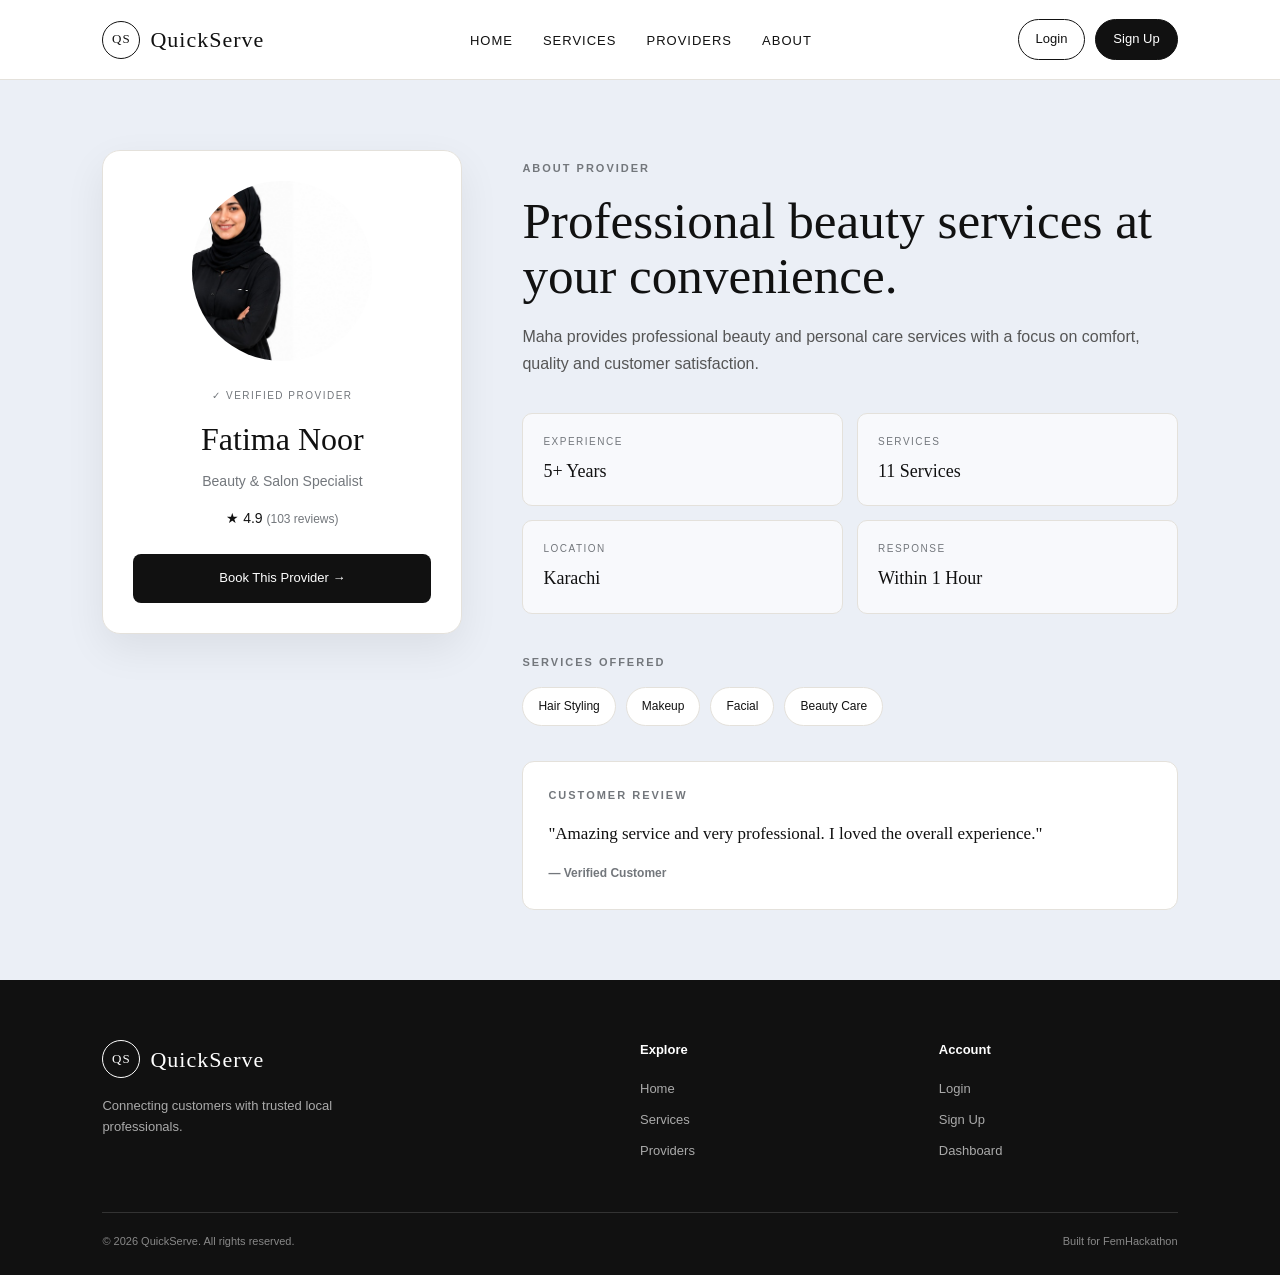
==== profile5.html @ 2b143eba "Initial QuickServe project" ====
<!DOCTYPE html>
<html lang="en">

<head>

    <meta charset="UTF-8">

    <meta name="viewport"
          content="width=device-width, initial-scale=1.0">

    <title>QuickServe | Provider Profile</title>

    <link rel="stylesheet"
          href="profile.css">

</head>

<body>

<header>
    <nav class="navbar">

        <a href="index.html" class="logo">
            <span class="logo-circle">QS</span>
            <span>QuickServe</span>
        </a>

        <ul class="nav-links">
            <li><a href="index.html">Home</a></li>
            <li><a href="services.html">Services</a></li>
            <li><a href="providers.html">Providers</a></li>
            <li><a href="about.html">About</a></li>
        </ul>

        <div class="auth-buttons">
            <a href="login.html" class="login-btn">Login</a>
            <a href="signup.html" class="signup-btn">Sign Up</a>
        </div>

        <input type="checkbox" id="menu-toggle">

        <label for="menu-toggle" class="hamburger">
            ☰
        </label>

    </nav>
</header>


<main class="profile-page">

<div class="profile-container">


<section class="profile-card">

    <div class="profile-image">

        <img src="girl3.jpg"
             alt="Maha Ahmed">

    </div>

    <span class="verified">
        ✓ VERIFIED PROVIDER
    </span>

    <h1>Fatima Noor</h1>

    <p class="profession">
        Beauty & Salon Specialist
    </p>

    <div class="rating">
        ★ 4.9
        <span>(103 reviews)</span>
    </div>

    <a href="booking.html"
       class="booking-btn">

        Book This Provider →

    </a>

</section>


<section class="profile-info">

    <span class="section-label">
        ABOUT PROVIDER
    </span>

    <h2>
        Professional beauty
        services at your convenience.
    </h2>

    <p>
        Maha provides professional beauty and
        personal care services with a focus on
        comfort, quality and customer satisfaction.
    </p>


    <div class="info-grid">

        <div class="info-box">
            <span>EXPERIENCE</span>
            <strong>5+ Years</strong>
        </div>

        <div class="info-box">
            <span>SERVICES</span>
            <strong>11 Services</strong>
        </div>

        <div class="info-box">
            <span>LOCATION</span>
            <strong>Karachi</strong>
        </div>

        <div class="info-box">
            <span>RESPONSE</span>
            <strong>Within 1 Hour</strong>
        </div>

    </div>


    <div class="services-list">

        <span class="section-label">
            SERVICES OFFERED
        </span>

        <div class="service-tags">

            <span>Hair Styling</span>
            <span>Makeup</span>
            <span>Facial</span>
            <span>Beauty Care</span>

        </div>

    </div>


    <div class="review-box">

        <span class="section-label">
            CUSTOMER REVIEW
        </span>

        <p>
            "Amazing service and very professional.
            I loved the overall experience."
        </p>

        <strong>
            — Verified Customer
        </strong>

    </div>

</section>

</div>

</main>


<!-- ================= FOOTER ================= -->

    <footer>

        <div class="footer-content">

            <div class="footer-brand">

                <a href="index.html" class="logo">
                    <span class="logo-circle">
                        QS
                    </span>

                    <span>
                        QuickServe
                    </span>
                </a>

                <p>
                    Connecting customers with trusted
                    local professionals.
                </p>

            </div>


            <div class="footer-column">

                <h4>
                    Explore
                </h4>

                <a href="index.html">
                    Home
                </a>

                <a href="services.html">
                    Services
                </a>

                <a href="providers.html">
                    Providers
                </a>

            </div>


            <div class="footer-column">

                <h4>
                    Account
                </h4>

                <a href="login.html">
                    Login
                </a>

                <a href="signup.html">
                    Sign Up
                </a>

                <a href="#">
                    Dashboard
                </a>

            </div>

        </div>


        <div class="footer-bottom">

            <p>
                © 2026 QuickServe. All rights reserved.
            </p>

            <p>
                Built for FemHackathon
            </p>

        </div>

    </footer>

</body>
</html>
---- profile.css ----
* {
    margin: 0;
    padding: 0;
    box-sizing: border-box;
}


:root {
    --bg: #ffffff;
    --hero: #EBEFF6;
    --text: #111111;
    --muted: #73777C;
    --line: #e4e1db;
}


/* ================= BODY ================= */

body {

    font-family:
        'Helvetica Neue',
        Arial,
        sans-serif;

    background: var(--bg);

    color: var(--text);

    line-height: 1.6;
}


a {
    text-decoration: none;
    color: inherit;
}


/* ================= NAVBAR ================= */

header {

    position: sticky;
    top: 0;

    z-index: 100;

}


.navbar {

    min-height: 80px;

    padding: 18px 8%;

    display: flex;

    align-items: center;

    justify-content: space-between;

    gap: 30px;

    background: rgba(255,255,255,0.95);

    border-bottom:
        1px solid var(--line);

    backdrop-filter: blur(8px);

}


/* LOGO */

.logo {

    display: flex;

    align-items: center;

    gap: 10px;

    font-family: Georgia, serif;

    font-size: 22px;

    letter-spacing: 1px;

    white-space: nowrap;

}


.logo-circle {

    width: 38px;
    height: 38px;

    border: 1px solid var(--text);

    border-radius: 50%;

    display: flex;

    align-items: center;

    justify-content: center;

    font-size: 13px;

}


/* NAV LINKS */

.nav-links {

    display: flex;

    align-items: center;

    gap: 30px;

    list-style: none;

}


.nav-links a {

    font-size: 13px;

    letter-spacing: 1px;

    text-transform: uppercase;

    position: relative;

    padding-bottom: 5px;

}


.nav-links a::after {

    content: "";

    position: absolute;

    left: 0;

    bottom: 0;

    width: 0;

    height: 1px;

    background: var(--text);

    transition: width 0.3s ease;

}


.nav-links a:hover::after {

    width: 100%;

}


/* AUTH */

.auth-buttons {

    display: flex;

    gap: 10px;

    align-items: center;

}


.login-btn,
.signup-btn {

    padding: 9px 17px;

    border-radius: 25px;

    font-size: 13px;

    transition: 0.3s ease;

}


.login-btn {

    border: 1px solid var(--text);

}


.login-btn:hover {

    background: var(--text);

    color: white;

    transform: translateY(-2px);

}


.signup-btn {

    background: var(--text);

    color: white;

    border: 1px solid var(--text);

}


.signup-btn:hover {

    background: var(--muted);

    border-color: var(--muted);

    transform: translateY(-2px);

}


/* HAMBURGER */

#menu-toggle {

    display: none;

}


.hamburger {

    display: none;

    font-size: 27px;

    cursor: pointer;

}


/* ================= PROFILE ================= */

.profile-page {

    background: var(--hero);

    min-height: calc(100vh - 80px);

    padding: 70px 8%;

}


.profile-container {

    max-width: 1150px;

    margin: auto;

    display: grid;

    grid-template-columns: 360px 1fr;

    gap: 60px;

    align-items: start;

}


/* ================= PROFILE CARD ================= */

.profile-card {

    background: white;

    border: 1px solid var(--line);

    padding: 30px;

    text-align: center;

    border-radius: 18px;

    box-shadow:
        0 15px 40px
        rgba(17,17,17,0.07);

    position: sticky;

    top: 110px;

}


.profile-image {

    width: 180px;

    height: 180px;

    margin: 0 auto 20px;

    border-radius: 50%;

    overflow: hidden;

    background: var(--hero);

}


.profile-image img {

    width: 100%;

    height: 100%;

    object-fit: cover;

}


.verified {

    display: inline-block;

    font-size: 10px;

    letter-spacing: 1.5px;

    color: var(--muted);

    margin-bottom: 10px;

}


.profile-card h1 {

    font-family: Georgia, serif;

    font-size: 32px;

    font-weight: 500;

    margin-bottom: 5px;

}


.profession {

    color: var(--muted);

    font-size: 14px;

    margin-bottom: 14px;

}


.rating {

    font-size: 14px;

    margin-bottom: 25px;

}


.rating span {

    color: var(--muted);

    font-size: 12px;

}


.booking-btn {

    display: block;

    background: var(--text);

    color: white;

    padding: 14px 20px;

    border-radius: 8px;

    font-size: 13px;

    transition: 0.3s ease;

}


.booking-btn:hover {

    background: var(--muted);

    transform: translateY(-3px);

    box-shadow:
        0 10px 25px
        rgba(17,17,17,0.15);

}


/* ================= PROFILE INFO ================= */

.profile-info {

    padding-top: 10px;

}


.section-label {

    display: block;

    color: var(--muted);

    font-size: 11px;

    font-weight: 600;

    letter-spacing: 2px;

    margin-bottom: 15px;

}


.profile-info h2 {

    font-family: Georgia, serif;

    font-size: clamp(35px, 4vw, 55px);

    line-height: 1.08;

    font-weight: 400;

    max-width: 650px;

    margin-bottom: 20px;

}


.profile-info > p {

    max-width: 620px;

    color: #555;

    font-size: 16px;

    line-height: 1.7;

    margin-bottom: 35px;

}


/* ================= INFO GRID ================= */

.info-grid {

    display: grid;

    grid-template-columns:
        repeat(2, 1fr);

    gap: 14px;

    margin-bottom: 40px;

}


.info-box {

    background: rgba(255,255,255,0.65);

    border: 1px solid var(--line);

    padding: 20px;

    border-radius: 10px;

}


.info-box span {

    display: block;

    color: var(--muted);

    font-size: 10px;

    letter-spacing: 1.5px;

    margin-bottom: 7px;

}


.info-box strong {

    font-family: Georgia, serif;

    font-size: 18px;

    font-weight: 400;

}


/* ================= SERVICES ================= */

.services-list {

    margin-bottom: 35px;

}


.service-tags {

    display: flex;

    flex-wrap: wrap;

    gap: 10px;

}


.service-tags span {

    background: white;

    border: 1px solid var(--line);

    padding: 9px 15px;

    border-radius: 30px;

    font-size: 12px;

    transition: 0.3s ease;

}


.service-tags span:hover {

    background: var(--text);

    color: white;

    transform: translateY(-2px);

}


/* ================= REVIEW ================= */

.review-box {

    background: white;

    border: 1px solid var(--line);

    padding: 25px;

    border-radius: 12px;

}


.review-box p {

    font-family: Georgia, serif;

    font-size: 17px;

    line-height: 1.6;

    margin-bottom: 12px;

}


.review-box strong {

    font-size: 12px;

    color: var(--muted);

}



/* =========================
        FOOTER
=========================  */

footer {

    background: var(--text);

    color: white;

    padding: 60px 8% 25px;
}


.footer-content {

    max-width: 1200px;

    margin: auto;

    display: grid;

    grid-template-columns: 2fr 1fr 1fr;

    gap: 60px;

    padding-bottom: 50px;

    border-bottom: 1px solid #333;
}


footer .logo {

    color: white;

    margin-bottom: 18px;
}


footer .logo-circle {

    border-color: white;
}


.footer-brand p {

    color: #aaa;

    max-width: 300px;

    font-size: 13px;
}


.footer-column {

    display: flex;

    flex-direction: column;

    gap: 10px;
}


.footer-column h4 {

    font-family: Arial, sans-serif;

    font-size: 13px;

    margin-bottom: 8px;
}


.footer-column a {

    color: #aaa;

    font-size: 13px;

    transition: .3s ease;
}


.footer-column a:hover {

    color: white;

    transform: translateX(3px);
}


.footer-bottom {

    max-width: 1200px;

    margin: 20px auto 0;

    display: flex;

    justify-content: space-between;

    color: #888;

    font-size: 11px;
}




/* ================= TABLET ================= */

@media (max-width: 900px) {

    .navbar {

        padding: 16px 6%;

    }


    .nav-links {

        gap: 15px;

    }


    .profile-container {

        grid-template-columns: 300px 1fr;

        gap: 35px;

    }


    .profile-card {

        padding: 22px;

    }


    .profile-image {

        width: 150px;

        height: 150px;

    }

}


/* ================= MOBILE ================= */

@media (max-width: 768px) {

    .navbar {

        position: relative;

    }


    .nav-links {

        display: none;

        position: absolute;

        top: 100%;

        left: 0;

        right: 0;

        background: white;

        flex-direction: column;

        align-items: flex-start;

        gap: 0;

        padding: 10px 8%;

        border-bottom: 1px solid var(--line);

    }


    .nav-links li {

        width: 100%;

        border-bottom: 1px solid var(--line);

    }


    .nav-links a {

        display: block;

        padding: 13px 0;

    }


    .auth-buttons {

        display: none;

    }


    .hamburger {

        display: block;

    }


    #menu-toggle:checked ~ .nav-links {

        display: flex;

    }


    .profile-page {

        padding: 40px 6%;

    }


    .profile-container {

        grid-template-columns: 1fr;

        gap: 35px;

    }


    .profile-card {

        position: static;

        max-width: 450px;

        width: 100%;

        margin: auto;

    }


    .profile-info {

        padding-top: 0;

    }


    .profile-info h2 {

        font-size: 38px;

    }


    .info-grid {

        grid-template-columns: 1fr 1fr;

    }

    /* FOOTER */

    .footer-content {

        grid-template-columns: 1fr 1fr;

        gap: 40px;
    }


    .footer-brand {

        grid-column: 1 / -1;
    }


    .footer-bottom {

        flex-direction: column;

        gap: 7px;
    }



}


/* ================= SMALL MOBILE ================= */

@media (max-width: 480px) {

    .logo {

        font-size: 19px;

    }


    .logo-circle {

        width: 34px;

        height: 34px;

    }


    .profile-page {

        padding: 30px 5%;

    }


    .profile-card {

        padding: 22px 18px;

    }


    .profile-image {

        width: 135px;

        height: 135px;

    }


    .profile-card h1 {

        font-size: 28px;

    }


    .profile-info h2 {

        font-size: 32px;

    }


    .info-grid {

        grid-template-columns: 1fr;

    }


    .service-tags {

        gap: 7px;

    }


    .service-tags span {

        font-size: 11px;

        padding: 8px 12px;

    }

     .footer-content {

        grid-template-columns: 1fr;
    }


    .footer-brand {

        grid-column: auto;
    }


}
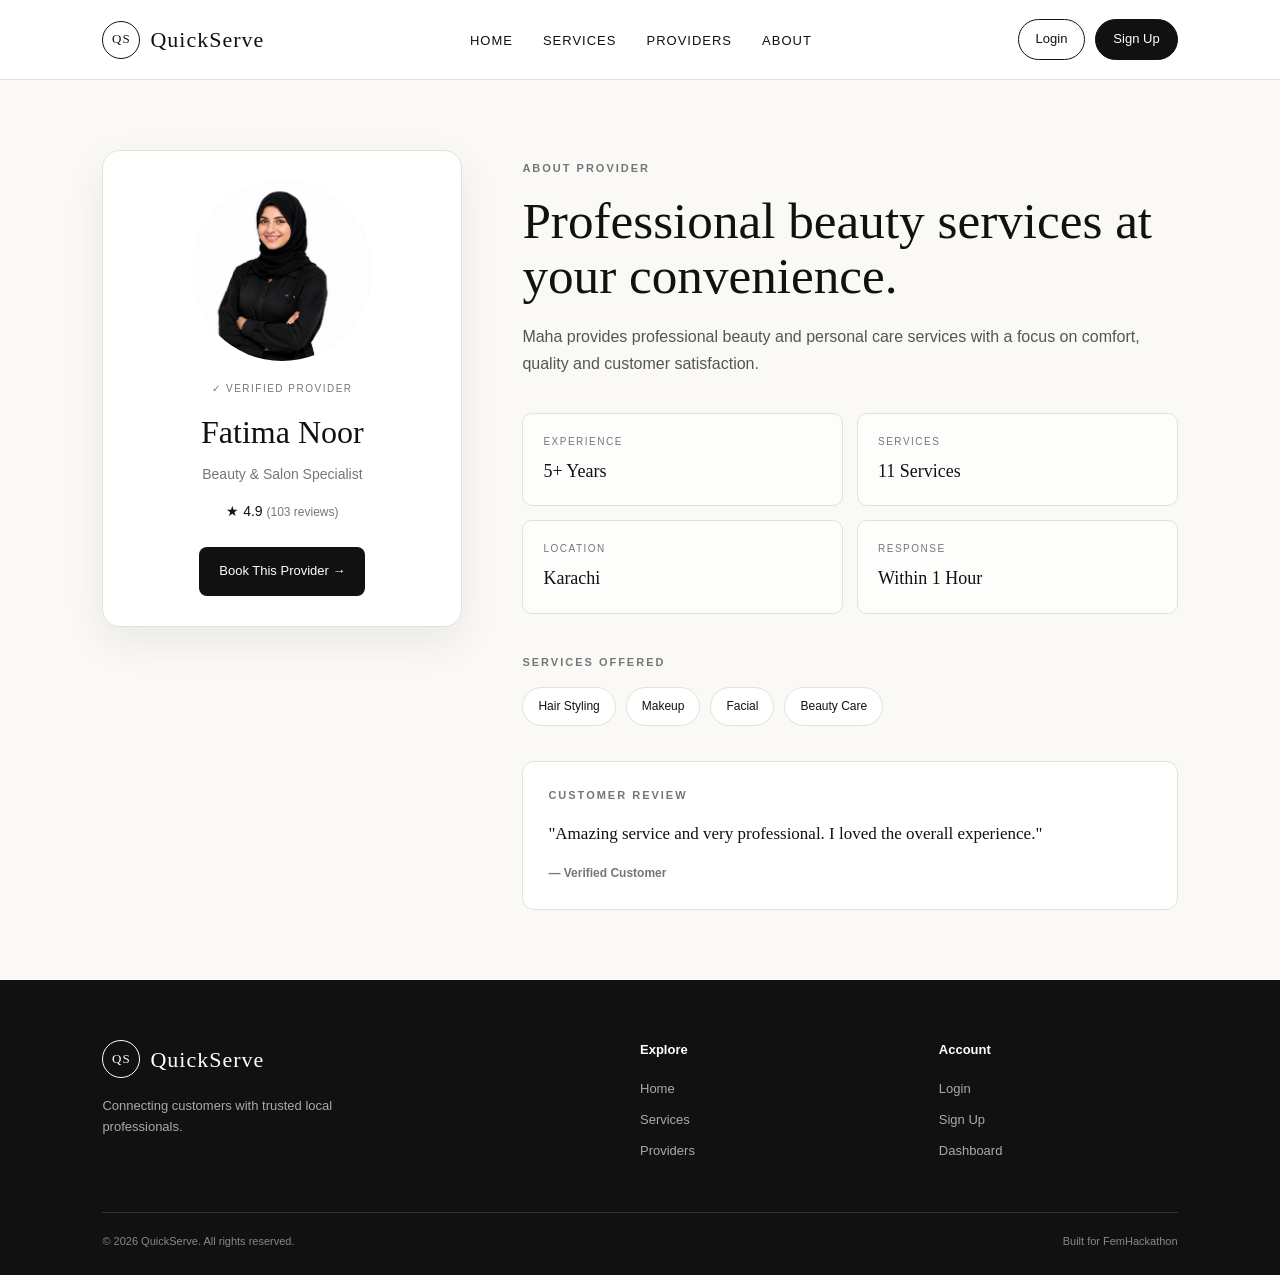
==== commit a83a0383: "Updated QuickServe project" ====
--- a/profile5.html
+++ b/profile5.html
@@ -56,7 +56,7 @@
 
     <div class="profile-image">
 
-        <img src="girl3.jpg"
+        <img src="girl 5 image.png"
              alt="Maha Ahmed">
 
     </div>
--- a/profile.css
+++ b/profile.css
@@ -263,7 +263,8 @@
 
 .profile-page {
 
-    background: var(--hero);
+    background: #faf9f5;
+    
 
     min-height: calc(100vh - 80px);
 
@@ -292,6 +293,13 @@
 /* ================= PROFILE CARD ================= */
 
 .profile-card {
+
+
+   
+    display: flex;
+    flex-direction: column;
+    align-items: center;
+
 
     background: white;
 
@@ -313,7 +321,6 @@
 
 }
 
-
 .profile-image {
 
     width: 180px;
@@ -326,8 +333,11 @@
 
     overflow: hidden;
 
+    aspect-ratio: 1 / 1; 
+
     background: var(--hero);
 
+    
 }
 
 
@@ -338,6 +348,14 @@
     height: 100%;
 
     object-fit: cover;
+
+    align-items: center;
+
+    justify-content: center;
+
+    display: block;       
+    
+    object-position: top center; 
 
 }
 
